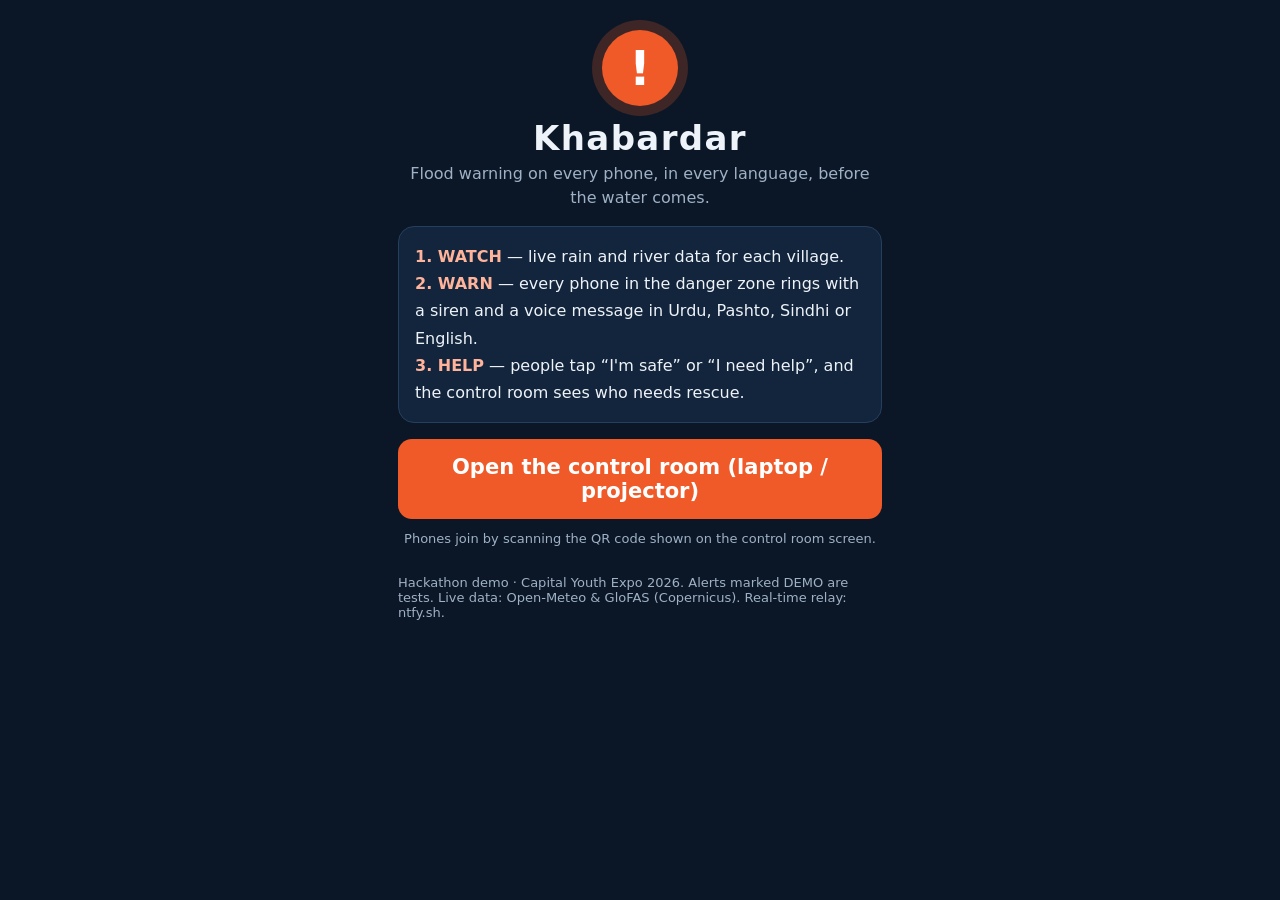
==== static-site/index.html @ 24e49eef "Add static online edition (free Hugging Face static Space) and live link" ====
<!doctype html>
<html lang="en">
<head>
<meta charset="utf-8">
<meta name="viewport" content="width=device-width, initial-scale=1">
<title>Khabardar — flood warning on every phone</title>
<link rel="stylesheet" href="css/phone.css">
<style>
  .choices{display:grid;gap:12px}
  a.big{display:block;text-align:center;text-decoration:none}
  .how{line-height:1.7}
  .how b{color:#ffb39a}
</style>
</head>
<body>
<section class="screen">
  <div class="hero">
    <div class="logo">!</div>
    <h1>Khabardar</h1>
    <p class="tag">Flood warning on every phone, in every language, before the water comes.</p>
  </div>
  <div class="card how">
    <b>1. WATCH</b> — live rain and river data for each village.<br>
    <b>2. WARN</b> — every phone in the danger zone rings with a siren and a voice message in Urdu, Pashto, Sindhi or English.<br>
    <b>3. HELP</b> — people tap “I'm safe” or “I need help”, and the control room sees who needs rescue.
  </div>
  <div class="choices">
    <a class="big" href="dashboard.html">Open the control room (laptop / projector)</a>
    <p class="small muted" style="text-align:center;margin:0">Phones join by scanning the QR code shown on the control room screen.</p>
  </div>
  <p class="small muted">Hackathon demo · Capital Youth Expo 2026. Alerts marked DEMO are tests. Live data: Open-Meteo &amp; GloFAS (Copernicus). Real-time relay: ntfy.sh.</p>
</section>
</body>
</html>
---- static-site/css/phone.css ----
:root{--bg:#0b1726;--card:#13253c;--ink:#eef3f9;--muted:#9fb1c6;--accent:#f05a28;--green:#1f9d5c;--red:#d62828;--line:#24405f}
*{box-sizing:border-box;-webkit-tap-highlight-color:transparent}
html,body{margin:0;min-height:100%;background:var(--bg);color:var(--ink);font-family:"Segoe UI",system-ui,-apple-system,Roboto,"Noto Sans","Noto Naskh Arabic",Arial,sans-serif}
.screen{min-height:100vh;padding:20px 18px 28px;display:flex;flex-direction:column;gap:16px;max-width:520px;margin:0 auto}
.screen[hidden]{display:none}
[dir=rtl] .field label,[dir=rtl] p,[dir=rtl] h1,[dir=rtl] h2{text-align:right}
.hero{text-align:center;margin-top:10px}
.logo,.alert-icon{width:76px;height:76px;margin:0 auto;border-radius:50%;background:var(--accent);display:flex;align-items:center;justify-content:center;font-size:48px;font-weight:900;color:#fff;box-shadow:0 0 0 10px rgba(240,90,40,.22)}
h1{font-size:34px;margin:12px 0 4px;letter-spacing:.04em;text-align:center}
.hero h1{text-align:center!important}
.tag{color:var(--muted);margin:0;text-align:center!important;line-height:1.5}
.card{background:var(--card);border:1px solid var(--line);border-radius:16px;padding:16px}
.field{margin-bottom:14px}
.field label{display:block;font-weight:700;margin-bottom:6px}
select,input{width:100%;font-size:17px;padding:12px;border-radius:10px;border:1px solid var(--line);background:#0d1c2f;color:var(--ink)}
.langs{display:grid;grid-template-columns:repeat(4,1fr);gap:6px}
.langs button{font-size:17px;padding:10px 4px;border-radius:10px;border:1px solid var(--line);background:#0d1c2f;color:var(--ink)}
.langs button.on{background:var(--accent);border-color:var(--accent);font-weight:800}
.check{display:flex;gap:8px;align-items:center;margin:4px 0 12px}
.check input{width:auto}
button{font-family:inherit;cursor:pointer}
.big{width:100%;font-size:21px;font-weight:900;padding:16px;border-radius:14px;border:0;background:var(--accent);color:#fff}
.big.green{background:var(--green)}.big.red{background:var(--red)}
.ghost{width:100%;font-size:16px;padding:12px;border-radius:12px;border:1px solid var(--line);background:transparent;color:var(--ink)}
.ghost.light{border-color:rgba(255,255,255,.6)}
.row2{display:grid;grid-template-columns:1fr 1fr;gap:10px}
.small{font-size:13px}.muted{color:var(--muted)}
.status-top{font-size:14px;color:var(--muted)}
.conn{color:#f5c542}.conn.ok{color:#2bb673}.conn.bad{color:#e5383b}
.shield{text-align:center;margin-top:30px}
.shield-icon{width:110px;height:110px;margin:0 auto 10px;border-radius:50%;background:var(--green);display:flex;align-items:center;justify-content:center;font-size:64px;font-weight:900;color:#fff;box-shadow:0 0 0 14px rgba(31,157,92,.2)}
.shield h2{font-size:28px;margin:8px 0;text-align:center!important}
.shield p{color:var(--muted);text-align:center!important}
.vname{font-size:22px;font-weight:800}
.riskline{font-size:18px}
/* ALERT */
.alert{background:#b3001b;animation:flash 1s infinite;text-align:center;justify-content:center}
.alert.watch{background:#b98100;animation:none}
.alert.warning{background:#c2410c}
.alert.evacuate{background:#b3001b}
@keyframes flash{0%,100%{filter:brightness(1)}50%{filter:brightness(1.35)}}
.alert h1{font-size:40px;margin:6px 0;text-align:center!important}
.alert .alert-icon{background:#fff;color:#b3001b;box-shadow:0 0 0 14px rgba(255,255,255,.25);animation:pulse 1s infinite}
@keyframes pulse{0%,100%{transform:scale(1)}50%{transform:scale(1.12)}}
.aplace{font-size:22px;font-weight:800}
.abody{font-size:21px;line-height:1.6;margin:0;text-align:center!important}
.safe-box{background:rgba(0,0,0,.25);border-radius:14px;padding:12px}
.safe-name{font-size:22px;font-weight:900;margin:2px 0 8px}
.route{display:inline-block;background:#fff;color:#111;font-weight:800;padding:10px 16px;border-radius:10px;text-decoration:none}
.demo-tag{position:fixed;top:10px;right:10px;background:#fff;color:#b3001b;font-weight:900;padding:3px 8px;border-radius:6px;font-size:12px}
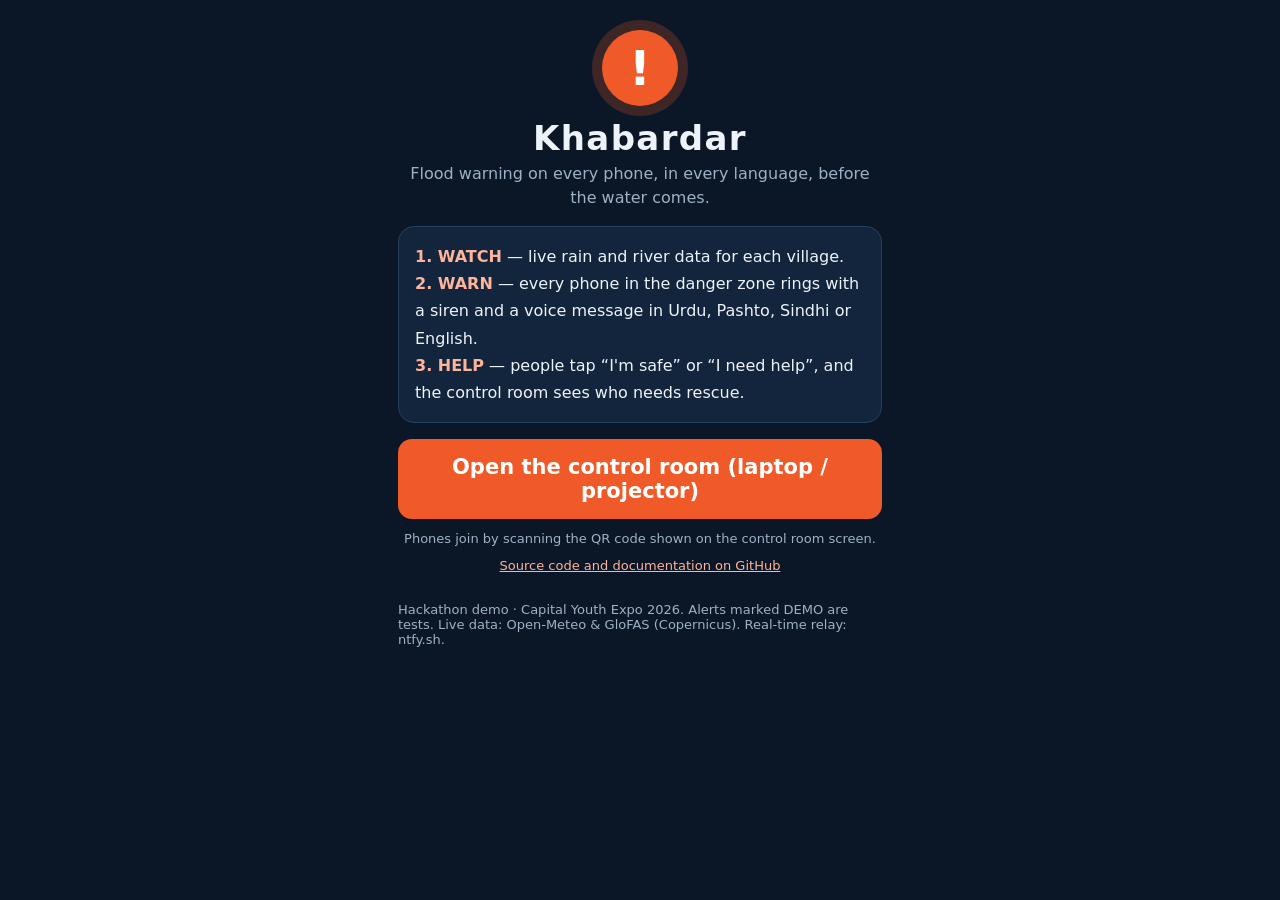
==== commit f46652ea: "README in submission style: project links, evidence, limits, AI disclosure; add SUBMISSION.md" ====
--- a/static-site/index.html
+++ b/static-site/index.html
@@ -27,6 +27,7 @@
   <div class="choices">
     <a class="big" href="dashboard.html">Open the control room (laptop / projector)</a>
     <p class="small muted" style="text-align:center;margin:0">Phones join by scanning the QR code shown on the control room screen.</p>
+    <p class="small" style="text-align:center;margin:0"><a href="https://github.com/Mansoorrehman97/khabardar" target="_blank" rel="noopener" style="color:#ffb39a">Source code and documentation on GitHub</a></p>
   </div>
   <p class="small muted">Hackathon demo · Capital Youth Expo 2026. Alerts marked DEMO are tests. Live data: Open-Meteo &amp; GloFAS (Copernicus). Real-time relay: ntfy.sh.</p>
 </section>
